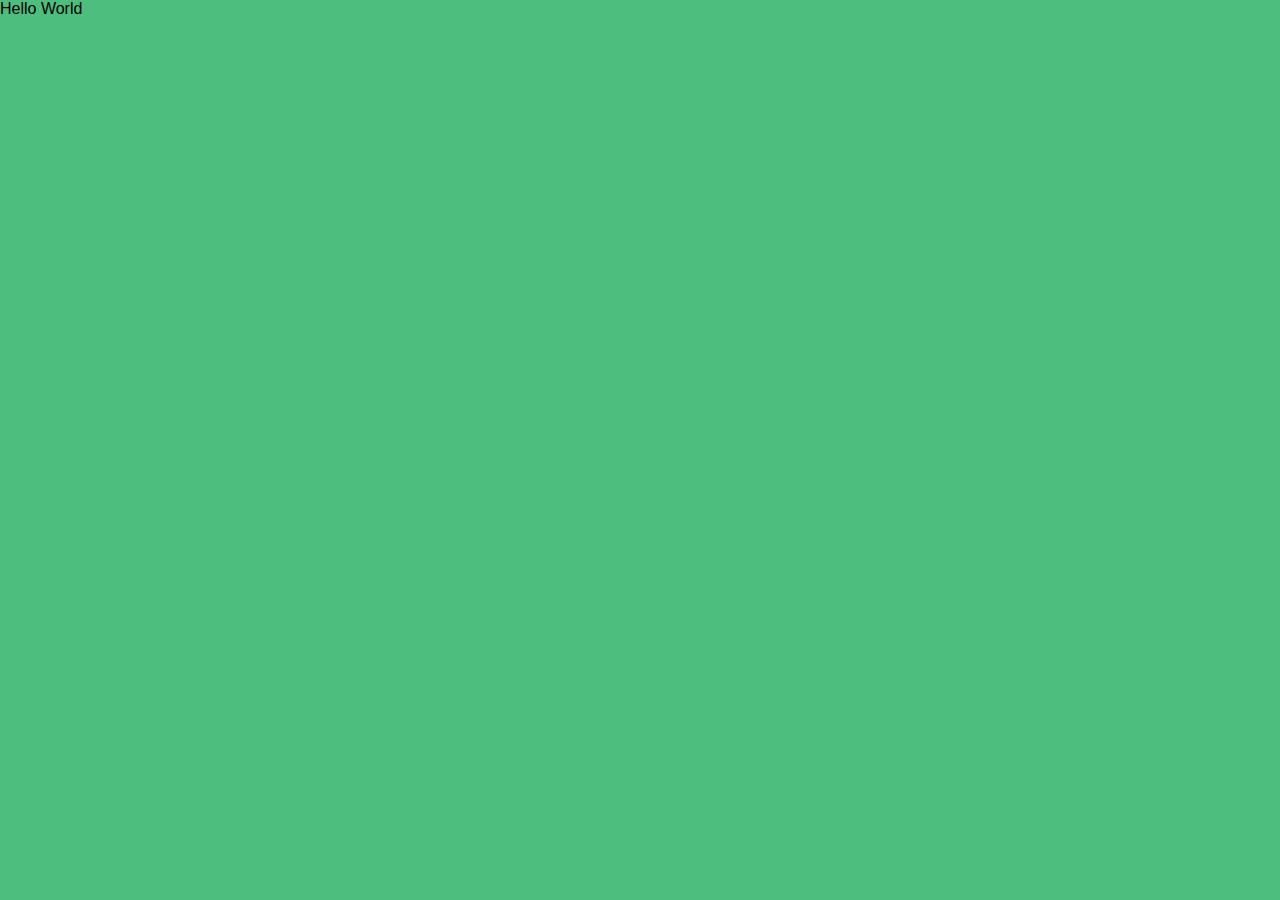
==== commissions.html @ cf2f23a1 "Update commissions.html" ====
<html lang="en">
<head>
    <meta charset="UTF-8">
    <meta name="viewport" content="width=device-width, initial-scale=1.0">
    <link rel="icon" href="favicon.ico" type="image/x-icon">
    <title>gallery</title>
    <link rel="stylesheet" href="styles.css">
</head>
<body>
    <div class="flex-container">
        <div class="container">
          <img src="img_avatar.png" alt="Avatar" class="image">
          <div class="overlay">
            <div class="text">Hello World</div>
          </div>
        </div>
      <img src="drawings/fish.jpeg">
      <img src="drawings/groupphoto.PNG">
      <img src="drawings/jellyfish.jpeg">
      <img src="drawings/julia.jpg">
      <img src="drawings/underwater.jpg">
      <img src="drawings/hills.jpeg">
      <img src="drawings/image0.jpg">
        <!-- Add more images as needed -->
    </div>
</body>
</html>
---- styles.css ----
/* General Reset */
body, h1, h2, p {
    margin: 0;
    padding: 0;
    box-sizing: border-box;
}

body {
    font-family: Georgia, sans-serif;
    display: flex;
    justify-content: center;
    align-items: center;
    height: 100vh;
    background-color: #f4f4f4;
}

/* Flex container for the image grid */
.flex-container {
    display: flex;
    flex-wrap: wrap;
    justify-content: center; /* Center items horizontally */
    gap: 10px; /* Adjust the gap between images */
    max-width: 90%; /* Control the maximum width of the grid */
    margin: 0 auto; /* Center the container within its parent */
}

.flex-container img {
    max-width: 200px; /* Adjust the size of images as needed */
    height: auto;
    object-fit: cover; /* Ensures the image covers the area without distortion */
}

.overlay {
  position: absolute;
  top: 0;
  bottom: 0;
  left: 0;
  right: 0;
  height: 100%;
  width: 100%;
  opacity: 0;
  transition: .5s ease;
  background-color: #4EBE7E;
}

.container:hover .overlay {
  opacity: 1;
}

.overlaytext {
  color: white;
  font-size: 20px;
  position: absolute;
  top: 50%;
  left: 50%;
  -webkit-transform: translate(-50%, -50%);
  -ms-transform: translate(-50%, -50%);
  transform: translate(-50%, -50%);
  text-align: center;
}
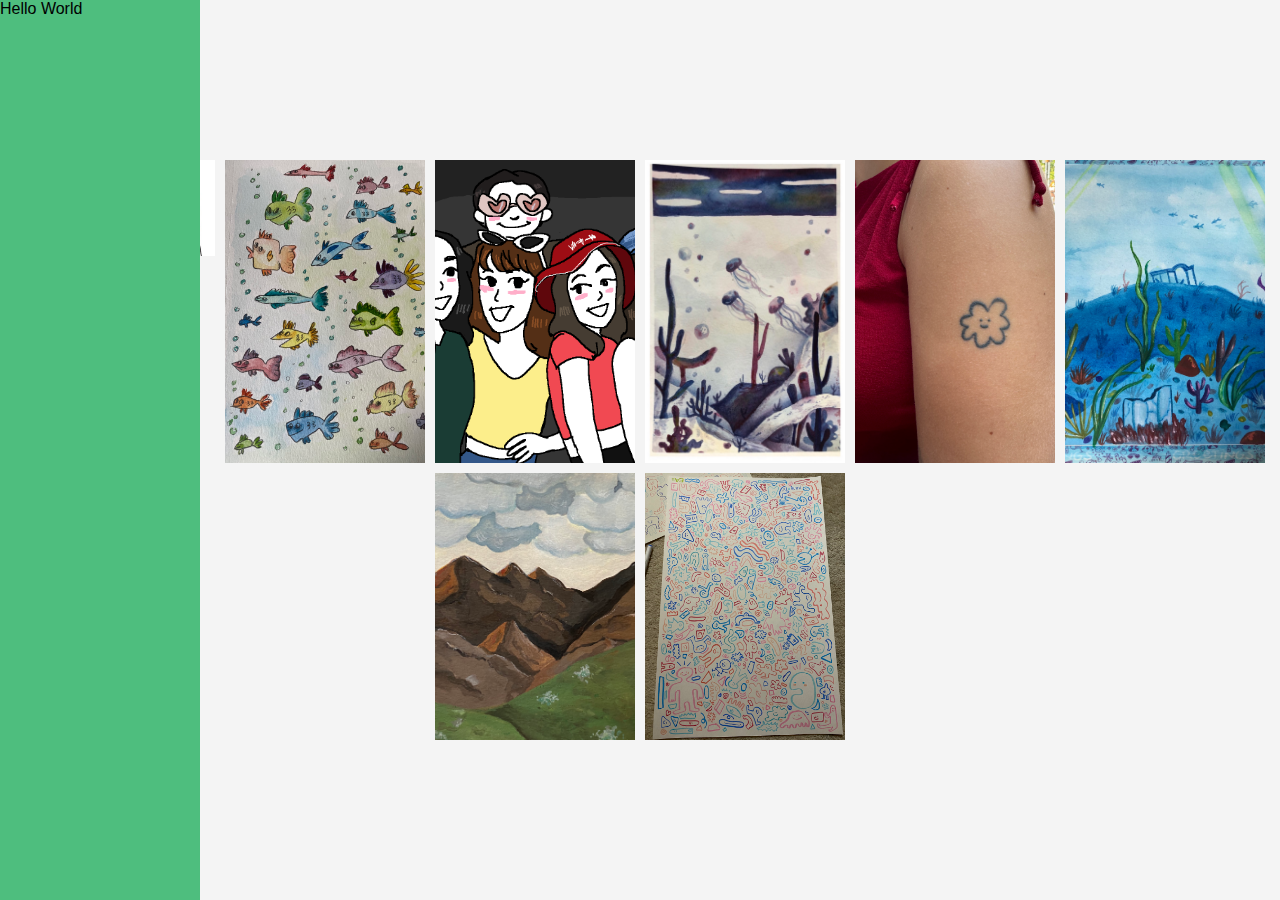
==== commit 3abc0684: "Update commissions.html" ====
--- a/commissions.html
+++ b/commissions.html
@@ -10,7 +10,7 @@
 <body>
     <div class="flex-container">
         <div class="container">
-          <img src="img_avatar.png" alt="Avatar" class="image">
+          <img src="drawings/college.jpg" class="image">
           <div class="overlay">
             <div class="text">Hello World</div>
           </div>
--- a/styles.css
+++ b/styles.css
@@ -20,7 +20,7 @@
     flex-wrap: wrap;
     justify-content: center; /* Center items horizontally */
     gap: 10px; /* Adjust the gap between images */
-    max-width: 90%; /* Control the maximum width of the grid */
+    max-width: 100%; /* Control the maximum width of the grid */
     margin: 0 auto; /* Center the container within its parent */
 }
 
@@ -36,8 +36,8 @@
   bottom: 0;
   left: 0;
   right: 0;
-  height: 100%;
-  width: 100%;
+  height: auto;
+  width: 200px;
   opacity: 0;
   transition: .5s ease;
   background-color: #4EBE7E;
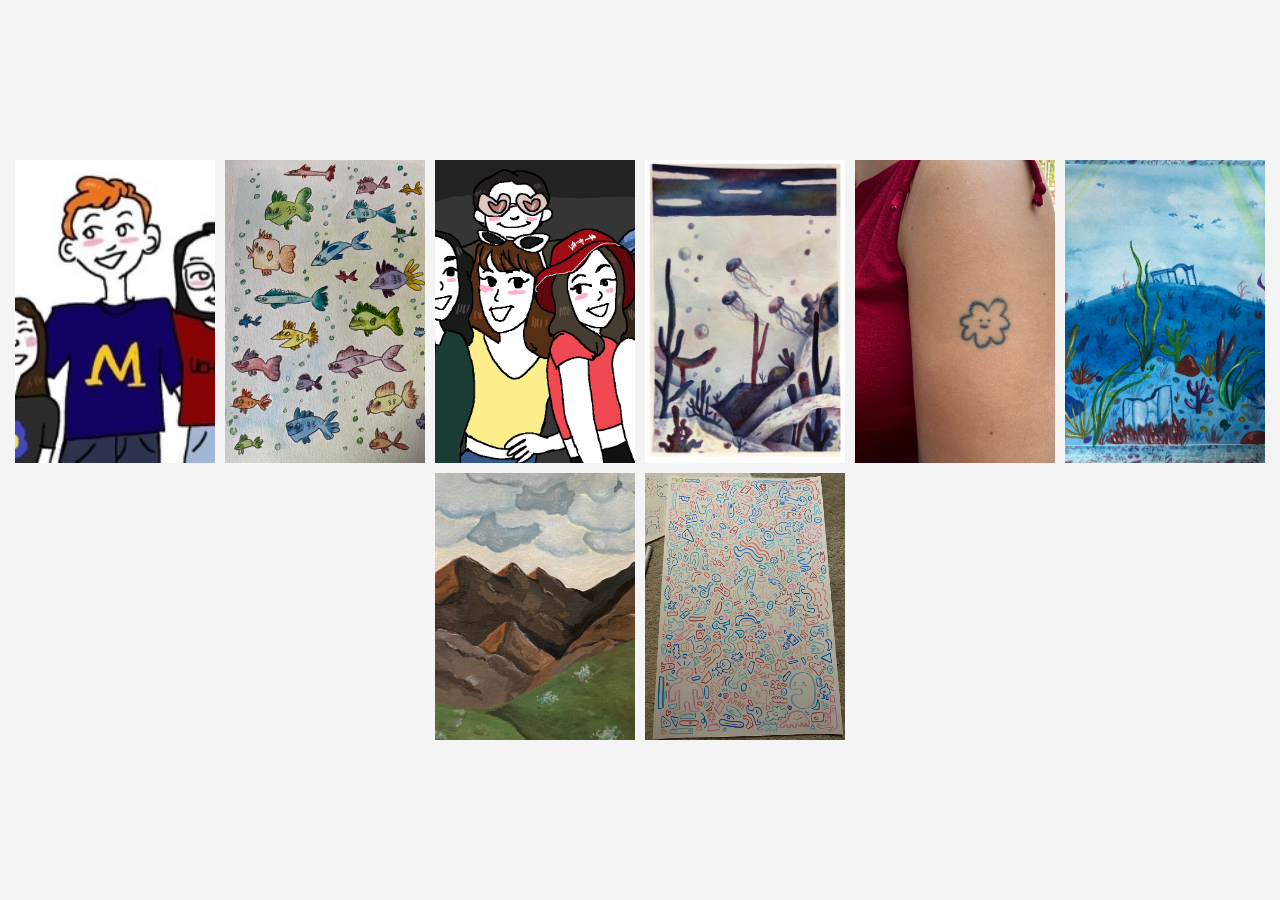
==== commit df539c2d: "Update commissions.html" ====
--- a/commissions.html
+++ b/commissions.html
@@ -9,12 +9,7 @@
 </head>
 <body>
     <div class="flex-container">
-        <div class="container">
-          <img src="drawings/college.jpg" class="image">
-          <div class="overlay">
-            <div class="text">Hello World</div>
-          </div>
-        </div>
+      <img src="drawings/college.jpg" class="image">
       <img src="drawings/fish.jpeg">
       <img src="drawings/groupphoto.PNG">
       <img src="drawings/jellyfish.jpeg">
--- a/styles.css
+++ b/styles.css
@@ -30,31 +30,3 @@
     object-fit: cover; /* Ensures the image covers the area without distortion */
 }
 
-.overlay {
-  position: absolute;
-  top: 0;
-  bottom: 0;
-  left: 0;
-  right: 0;
-  height: auto;
-  width: 200px;
-  opacity: 0;
-  transition: .5s ease;
-  background-color: #4EBE7E;
-}
-
-.container:hover .overlay {
-  opacity: 1;
-}
-
-.overlaytext {
-  color: white;
-  font-size: 20px;
-  position: absolute;
-  top: 50%;
-  left: 50%;
-  -webkit-transform: translate(-50%, -50%);
-  -ms-transform: translate(-50%, -50%);
-  transform: translate(-50%, -50%);
-  text-align: center;
-}
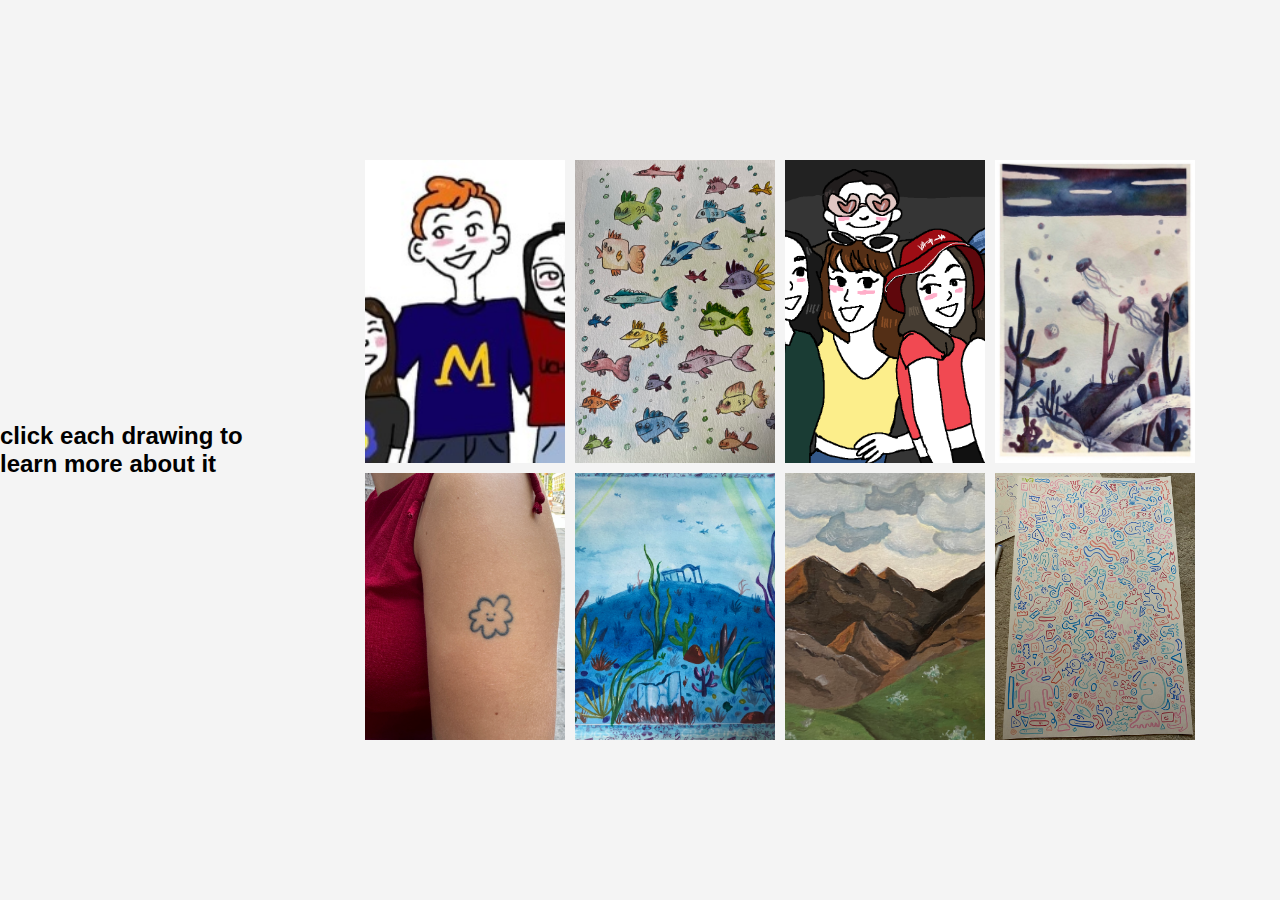
==== commit 092cec45: "Update commissions.html" ====
--- a/commissions.html
+++ b/commissions.html
@@ -8,8 +8,9 @@
     <link rel="stylesheet" href="styles.css">
 </head>
 <body>
+    <h2 class="subtitle">click each drawing to learn more about it </h2>
     <div class="flex-container">
-      <img src="drawings/college.jpg" class="image">
+      <img src="drawings/college.jpg" class="image">           
       <img src="drawings/fish.jpeg">
       <img src="drawings/groupphoto.PNG">
       <img src="drawings/jellyfish.jpeg">
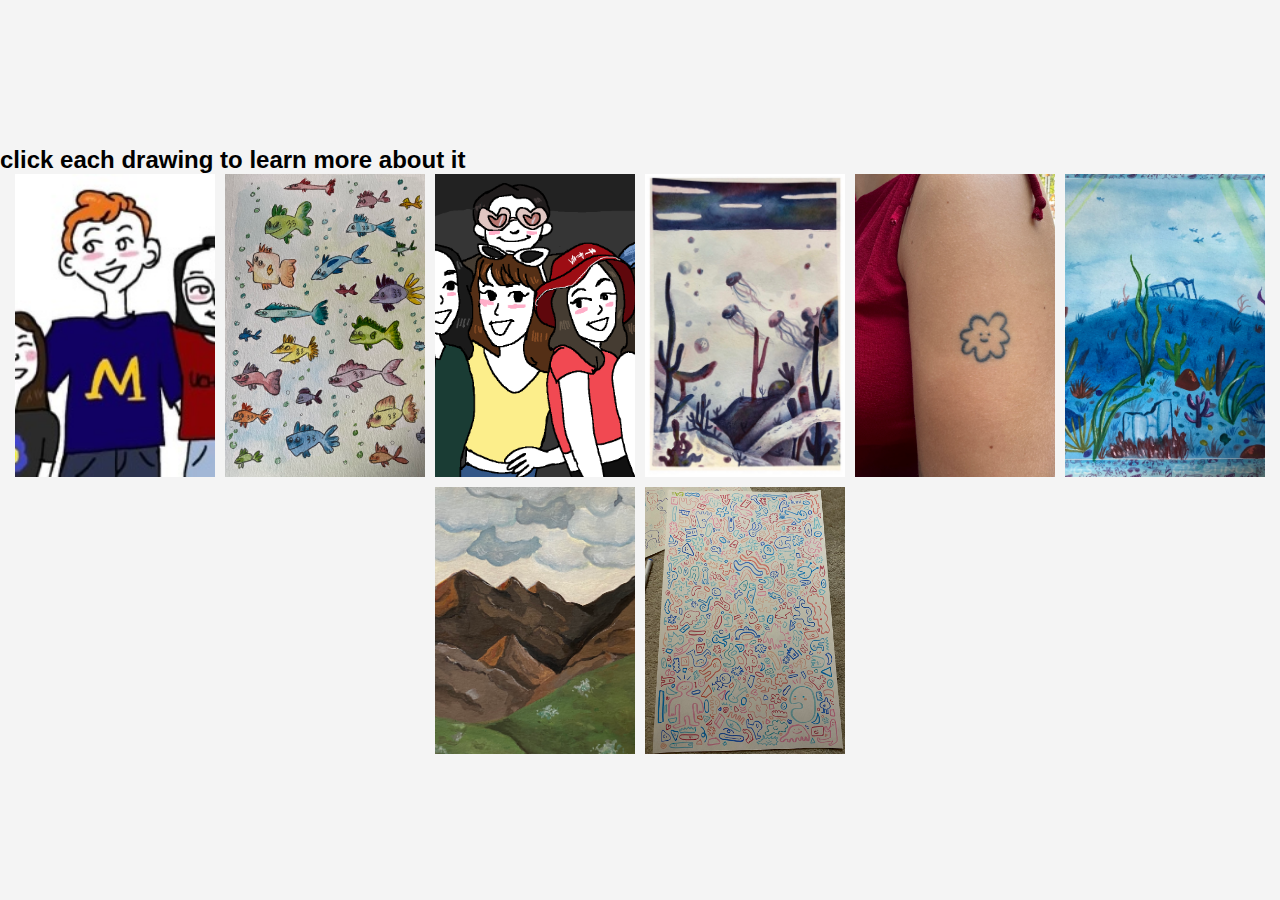
==== commit 55efd4b4: "Update commissions.html" ====
--- a/commissions.html
+++ b/commissions.html
@@ -8,17 +8,19 @@
     <link rel="stylesheet" href="styles.css">
 </head>
 <body>
-    <h2 class="subtitle">click each drawing to learn more about it </h2>
-    <div class="flex-container">
-      <img src="drawings/college.jpg" class="image">           
-      <img src="drawings/fish.jpeg">
-      <img src="drawings/groupphoto.PNG">
-      <img src="drawings/jellyfish.jpeg">
-      <img src="drawings/julia.jpg">
-      <img src="drawings/underwater.jpg">
-      <img src="drawings/hills.jpeg">
-      <img src="drawings/image0.jpg">
-        <!-- Add more images as needed -->
+    <div class="container">
+        <h2 class="subtitle">click each drawing to learn more about it </h2>
+        <div class="flex-container">
+          <img src="drawings/college.jpg" class="image">           
+          <img src="drawings/fish.jpeg">
+          <img src="drawings/groupphoto.PNG">
+          <img src="drawings/jellyfish.jpeg">
+          <img src="drawings/julia.jpg">
+          <img src="drawings/underwater.jpg">
+          <img src="drawings/hills.jpeg">
+          <img src="drawings/image0.jpg">
+            <!-- Add more images as needed -->
+        </div>
     </div>
 </body>
 </html>
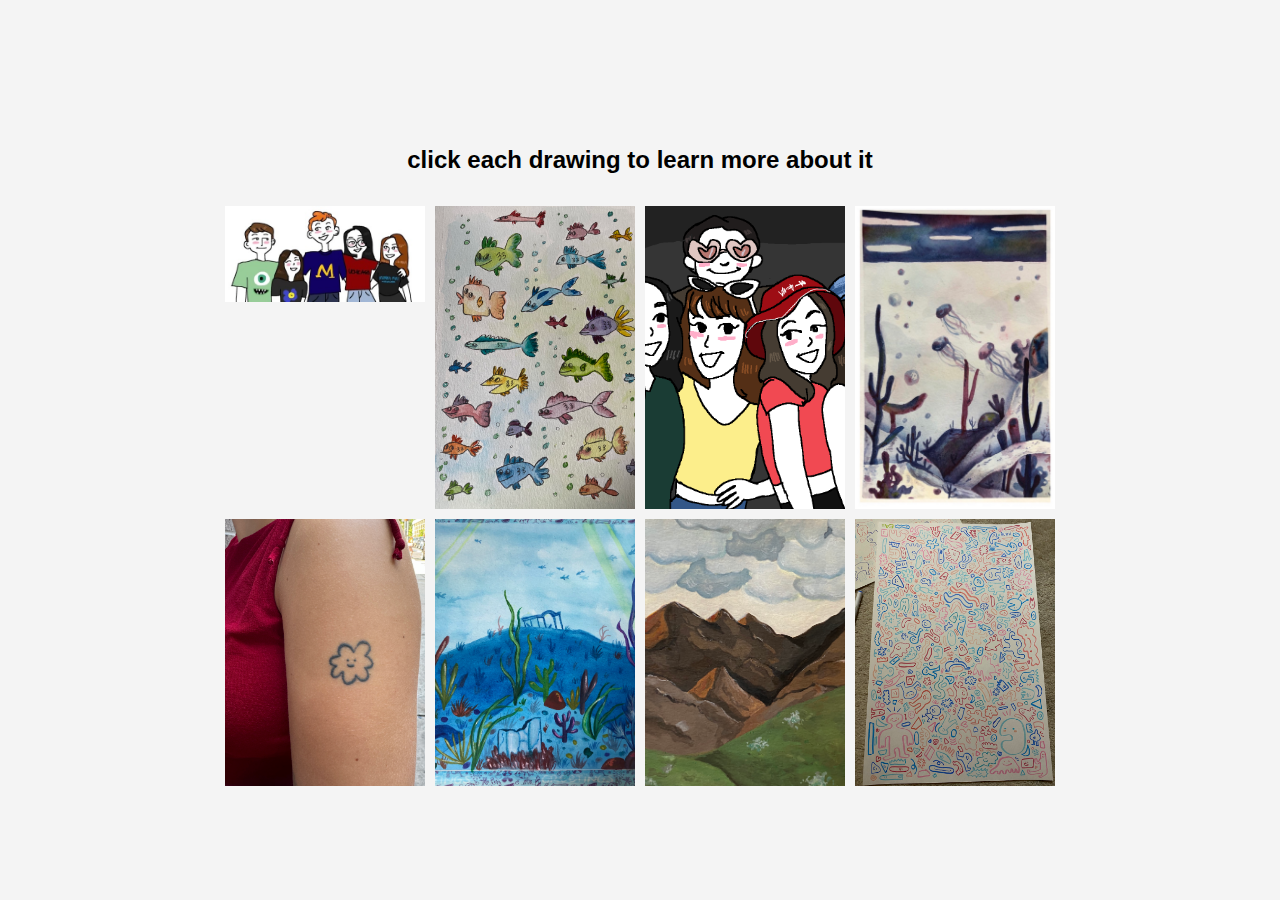
==== commit 58f64d90: "Update commissions.html" ====
--- a/commissions.html
+++ b/commissions.html
@@ -11,7 +11,9 @@
     <div class="container">
         <h2 class="subtitle">click each drawing to learn more about it </h2>
         <div class="flex-container">
-          <img src="drawings/college.jpg" class="image">           
+            <a href="drawings/collegedesc.html">
+              <img src="drawings/college.jpg" class="image">    
+            </a>
           <img src="drawings/fish.jpeg">
           <img src="drawings/groupphoto.PNG">
           <img src="drawings/jellyfish.jpeg">
--- a/styles.css
+++ b/styles.css
@@ -14,13 +14,23 @@
     background-color: #f4f4f4;
 }
 
+.container {
+    text-align: center;
+}
+
+.subtitle {
+    font-size: 1.5rem;
+    margin-top: 2rem;
+    margin-bottom: 2rem;
+}
+
 /* Flex container for the image grid */
 .flex-container {
     display: flex;
     flex-wrap: wrap;
     justify-content: center; /* Center items horizontally */
     gap: 10px; /* Adjust the gap between images */
-    max-width: 100%; /* Control the maximum width of the grid */
+    max-width: 80%; /* Control the maximum width of the grid */
     margin: 0 auto; /* Center the container within its parent */
 }
 
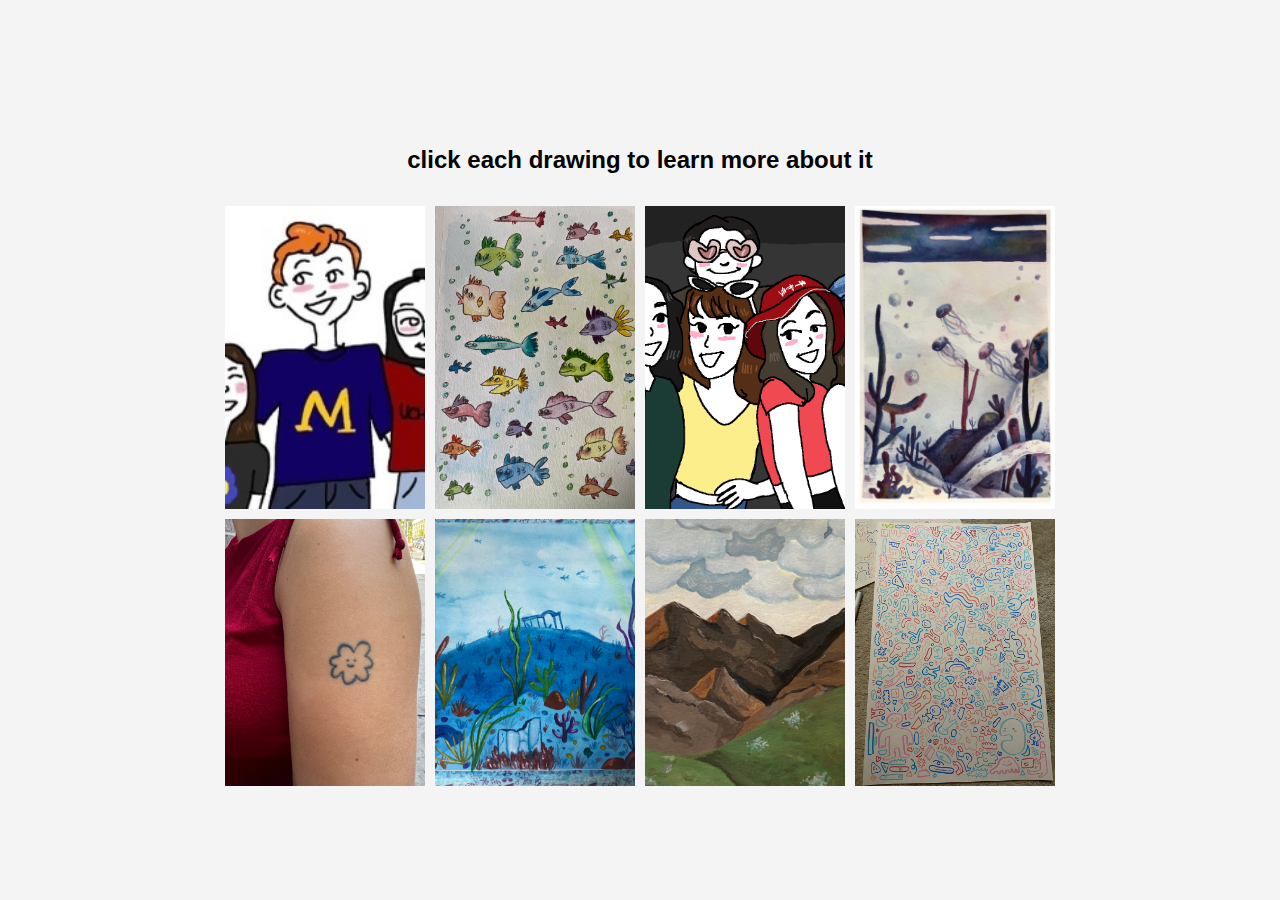
==== commit e86709d7: "Update commissions.html" ====
--- a/commissions.html
+++ b/commissions.html
@@ -11,9 +11,7 @@
     <div class="container">
         <h2 class="subtitle">click each drawing to learn more about it </h2>
         <div class="flex-container">
-            <a href="drawings/collegedesc.html">
-              <img src="drawings/college.jpg" class="image">    
-            </a>
+          <img src="drawings/college.jpg">    
           <img src="drawings/fish.jpeg">
           <img src="drawings/groupphoto.PNG">
           <img src="drawings/jellyfish.jpeg">
